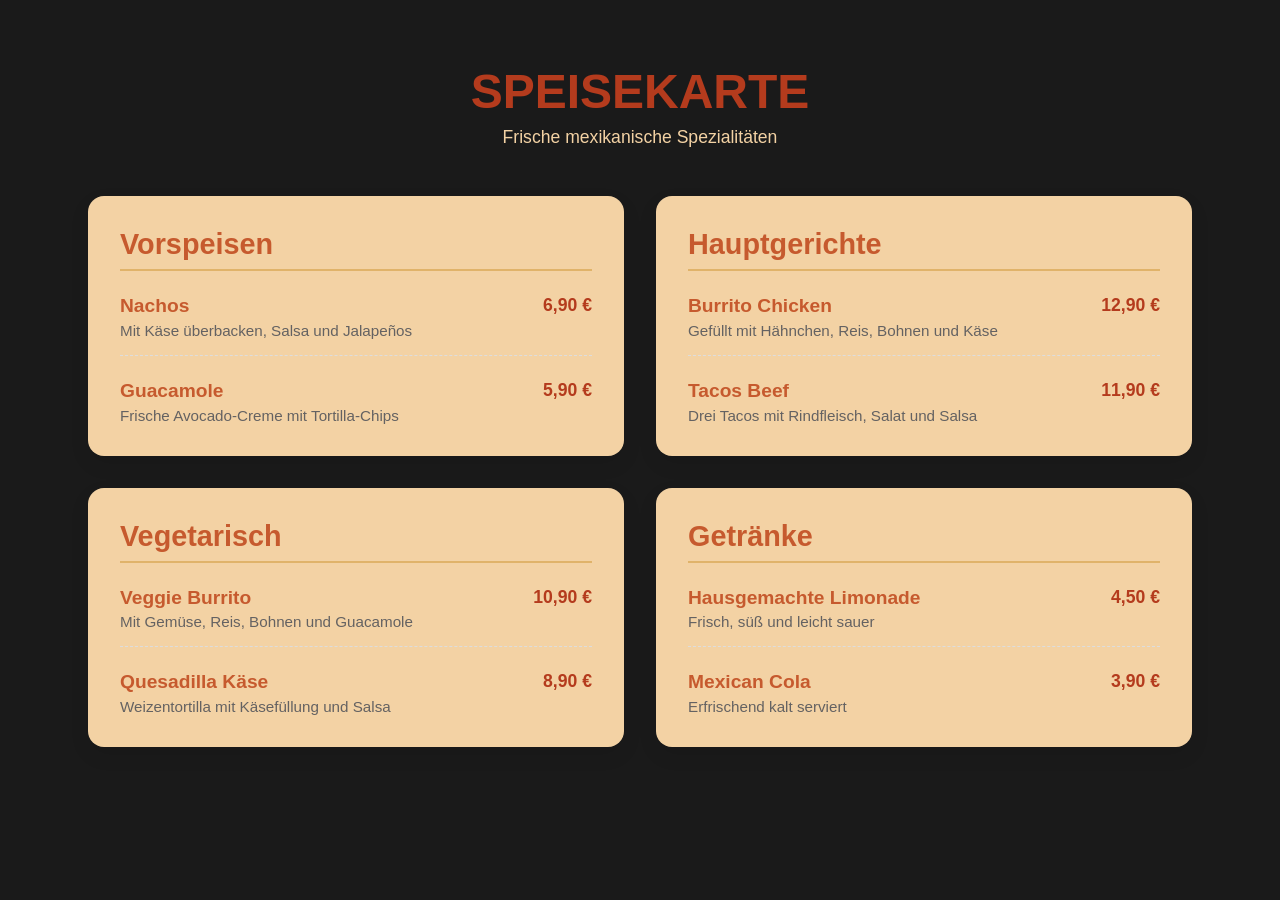
==== Speisekarte.html @ c8a410de "add footer and link "Speisekarte"" ====
<!doctype html>
<html lang="de">
  <head>
    <meta charset="UTF-8" />
    <meta name="viewport" content="width=device-width, initial-scale=1.0" />
    <link rel="stylesheet" href="styles2.css" />
    <title>Mexican El Chico Speisekarte</title>
  </head>
  <body>
    <section class="menu-section">
      <div class="menu-header">
        <h1 class="title">Speisekarte</h1>
        <p>Frische mexikanische Spezialitäten</p>
      </div>

      <div class="menu-grid">
        <div class="menu-category">
          <h2>Vorspeisen</h2>

          <div class="menu-item">
            <div class="menu-text">
              <h3>Nachos</h3>
              <p>Mit Käse überbacken, Salsa und Jalapeños</p>
            </div>
            <span class="price">6,90 €</span>
          </div>

          <div class="menu-item">
            <div class="menu-text">
              <h3>Guacamole</h3>
              <p>Frische Avocado-Creme mit Tortilla-Chips</p>
            </div>
            <span class="price">5,90 €</span>
          </div>
        </div>

        <div class="menu-category">
          <h2>Hauptgerichte</h2>

          <div class="menu-item">
            <div class="menu-text">
              <h3>Burrito Chicken</h3>
              <p>Gefüllt mit Hähnchen, Reis, Bohnen und Käse</p>
            </div>
            <span class="price">12,90 €</span>
          </div>

          <div class="menu-item">
            <div class="menu-text">
              <h3>Tacos Beef</h3>
              <p>Drei Tacos mit Rindfleisch, Salat und Salsa</p>
            </div>
            <span class="price">11,90 €</span>
          </div>
        </div>

        <div class="menu-category">
          <h2>Vegetarisch</h2>

          <div class="menu-item">
            <div class="menu-text">
              <h3>Veggie Burrito</h3>
              <p>Mit Gemüse, Reis, Bohnen und Guacamole</p>
            </div>
            <span class="price">10,90 €</span>
          </div>

          <div class="menu-item">
            <div class="menu-text">
              <h3>Quesadilla Käse</h3>
              <p>Weizentortilla mit Käsefüllung und Salsa</p>
            </div>
            <span class="price">8,90 €</span>
          </div>
        </div>

        <div class="menu-category">
          <h2>Getränke</h2>

          <div class="menu-item">
            <div class="menu-text">
              <h3>Hausgemachte Limonade</h3>
              <p>Frisch, süß und leicht sauer</p>
            </div>
            <span class="price">4,50 €</span>
          </div>

          <div class="menu-item">
            <div class="menu-text">
              <h3>Mexican Cola</h3>
              <p>Erfrischend kalt serviert</p>
            </div>
            <span class="price">3,90 €</span>
          </div>
        </div>
      </div>
    </section>
  </body>
</html>
---- styles2.css ----
* {
  box-sizing: border-box;
  margin: 0;
  padding: 0;
}

body {
  background-color: #1a1a1a;
  color: var(--primary-color);
  font-family: "Inter", sans-serif;
  --primary-color: #c65a2e;
  --text-color: #f3d2a4;
  --menu-color: #646262;
}
.title {
  font-family: "Caveat Brush", cursive, sans-serif;
  color: #f3d2a4;
}
.menu-section {
  width: 90%;
  margin: 0 auto;
  padding: 4rem 1.5rem;
}

.menu-header {
  text-align: center;
  margin-bottom: 3rem;
}

.menu-header h1 {
  font-size: 3rem;
  color: #b43b1d;
  text-transform: uppercase;
  margin-bottom: 0.5rem;
}

.menu-header p {
  font-size: 1.1rem;
  color: var(--text-color);
}

.menu-grid {
  display: grid;
  grid-template-columns: 1fr;
  gap: 2rem;
}

.menu-category {
  background: var(--text-color);
  padding: 2rem;
  border-radius: 1rem;
  box-shadow: 0 8px 20px rgba(0, 0, 0, 0.08);
}

.menu-category h2 {
  color: var(--primary-color);
  font-size: 1.8rem;
  margin-bottom: 1.5rem;
  border-bottom: 2px solid #e0b36a;
  padding-bottom: 0.5rem;
}

.menu-item {
  display: flex;
  justify-content: space-between;
  gap: 1rem;
  margin-bottom: 1.5rem;
  border-bottom: 1px dashed #ddd;
  padding-bottom: 1rem;
}

.menu-item:last-child {
  margin-bottom: 0;
  border-bottom: none;
  padding-bottom: 0;
}

.menu-text h3 {
  font-size: 1.2rem;
  margin-bottom: 0.3rem;
}

.menu-text p {
  font-size: 0.95rem;
  color: var(--menu-color);
}

.price {
  font-weight: bold;
  color: #b43b1d;
  white-space: nowrap;
  font-size: 1.1rem;
}

@media (min-width: 768px) {
  .menu-grid {
    grid-template-columns: repeat(2, 1fr);
  }
}
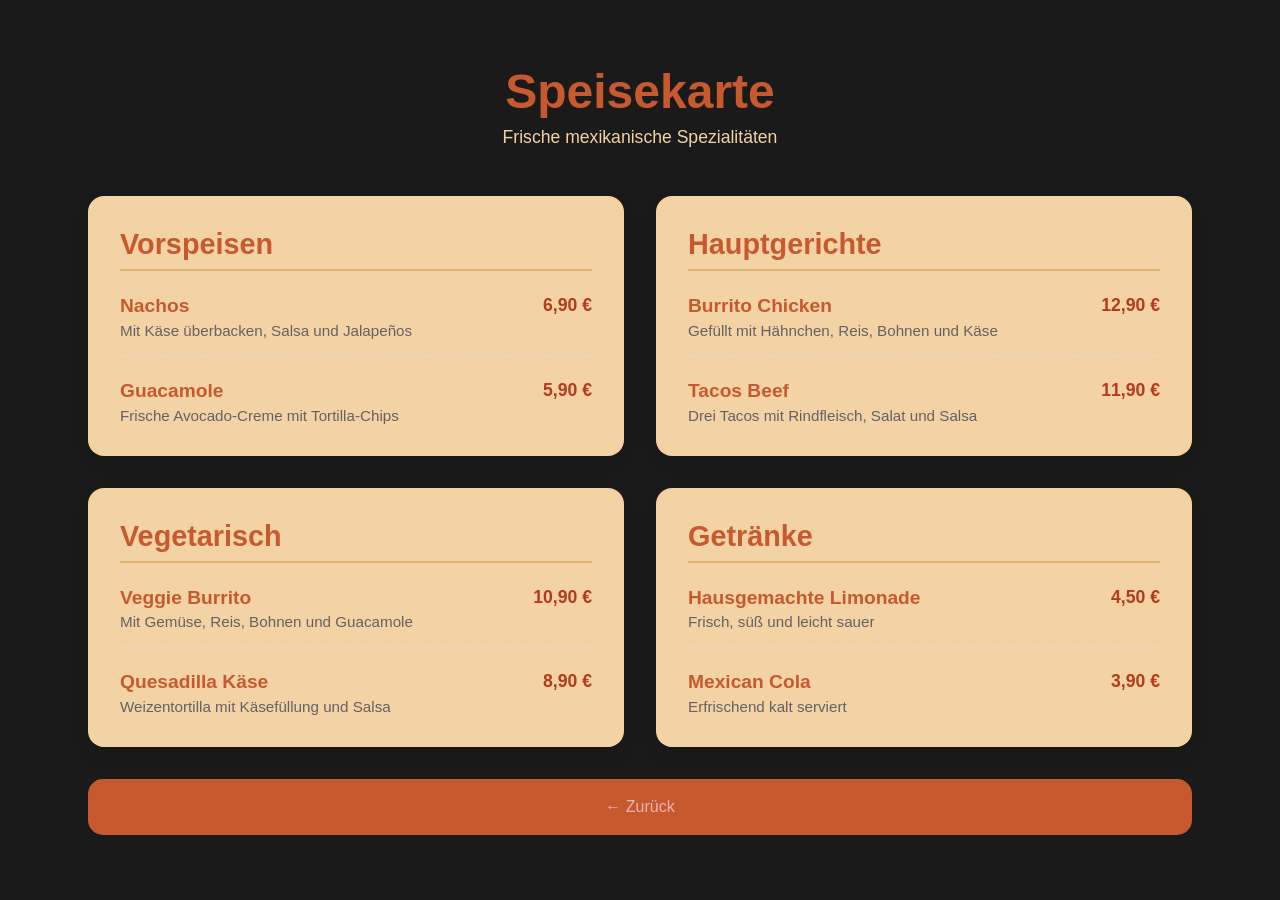
==== commit 6fa32483: "add link to index datei" ====
--- a/Speisekarte.html
+++ b/Speisekarte.html
@@ -94,6 +94,7 @@
           </div>
         </div>
       </div>
+      <a class="back-btn" href="index.html">← Zurück</a>
     </section>
   </body>
 </html>
--- a/styles2.css
+++ b/styles2.css
@@ -29,7 +29,8 @@
 
 .menu-header h1 {
   font-size: 3rem;
-  color: #b43b1d;
+  font-family: "Caveat Brush", cursive, sans-serif;
+  color: var(--primary-color)
   text-transform: uppercase;
   margin-bottom: 0.5rem;
 }
@@ -92,6 +93,26 @@
   font-size: 1.1rem;
 }
 
+.back-btn {
+  display: flex;
+  flex-direction: column;
+  justify-content: center;
+  align-items: center;
+  padding: 1rem 2rem;
+  color: #f1b2b2;
+  background-color: var(--primary-color);
+  border: var(--primary-color) solid;
+  border-radius: 15px;
+  text-decoration: none;
+  cursor: pointer;
+  transition: all 0.5s ease-in-out;
+  margin-top: 2rem;
+}
+.back-btn:hover {
+  background-color: transparent;
+  color: white;
+}
+
 @media (min-width: 768px) {
   .menu-grid {
     grid-template-columns: repeat(2, 1fr);
